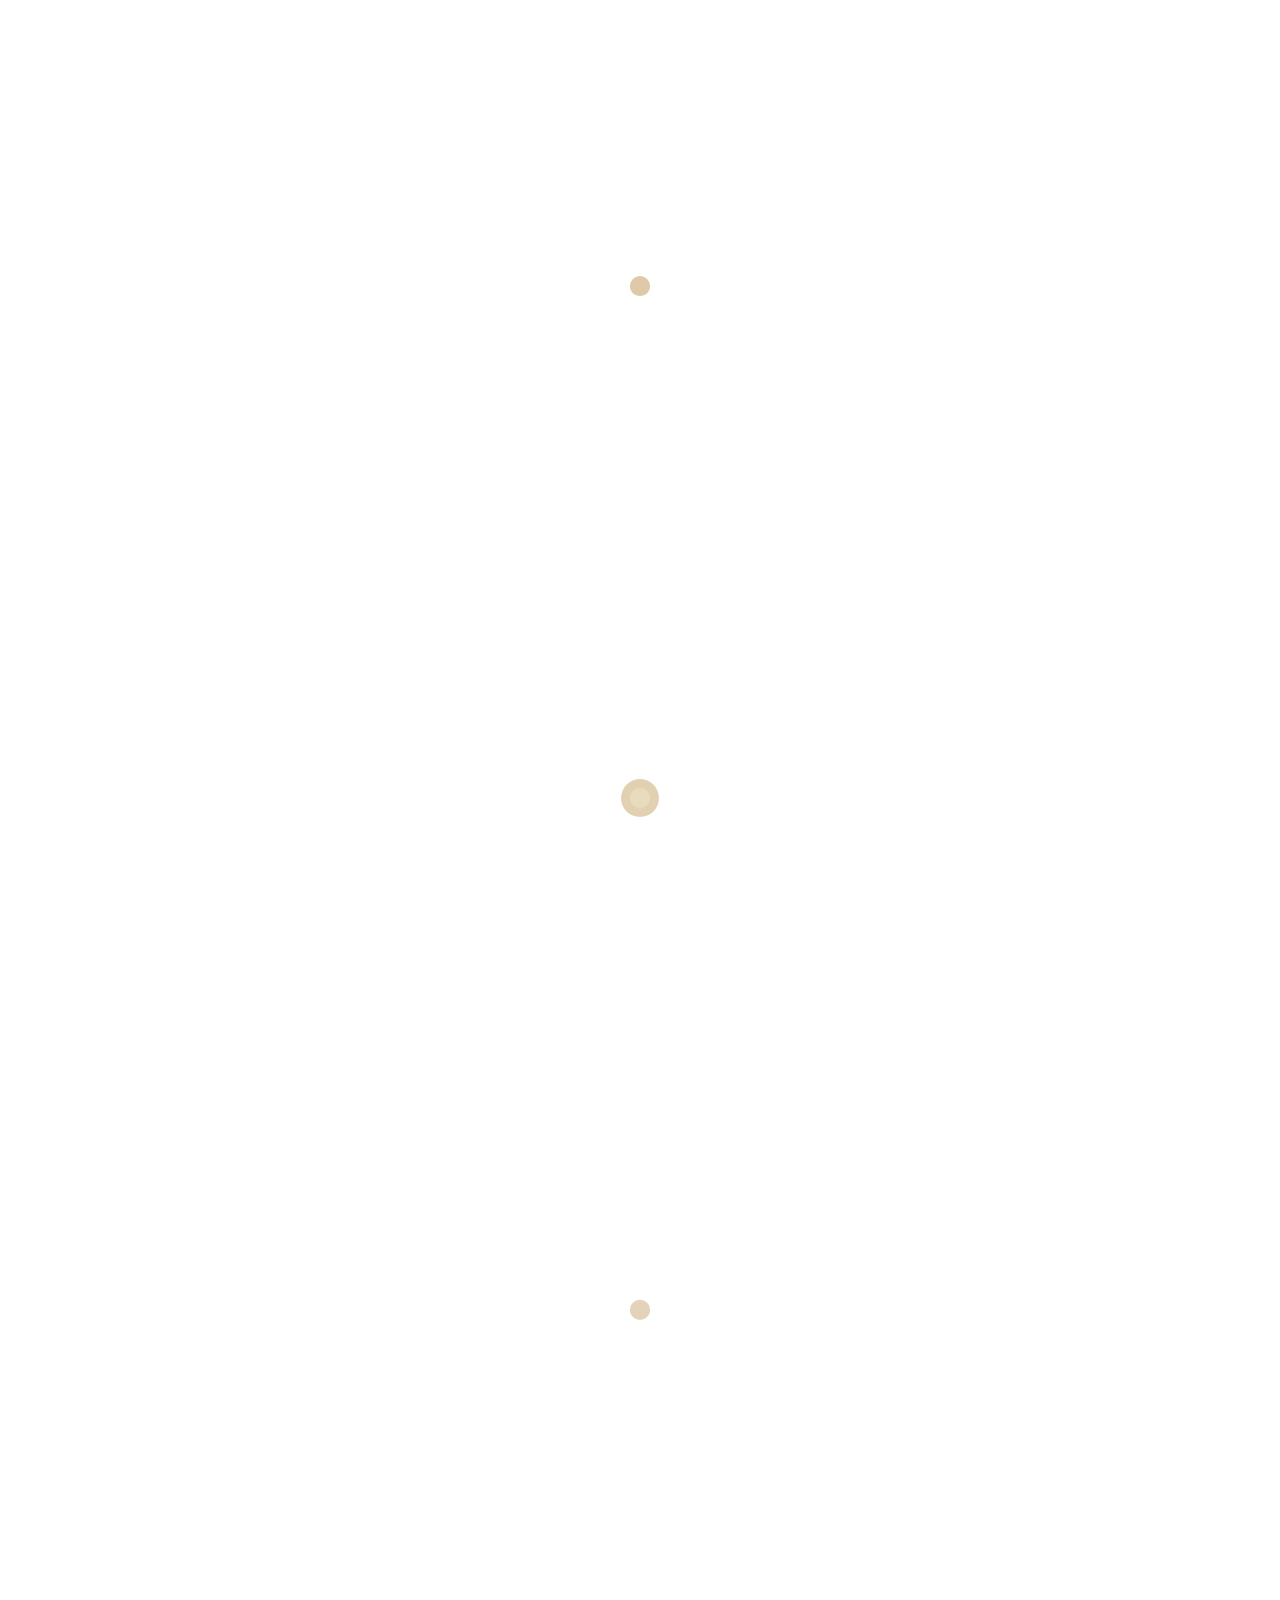
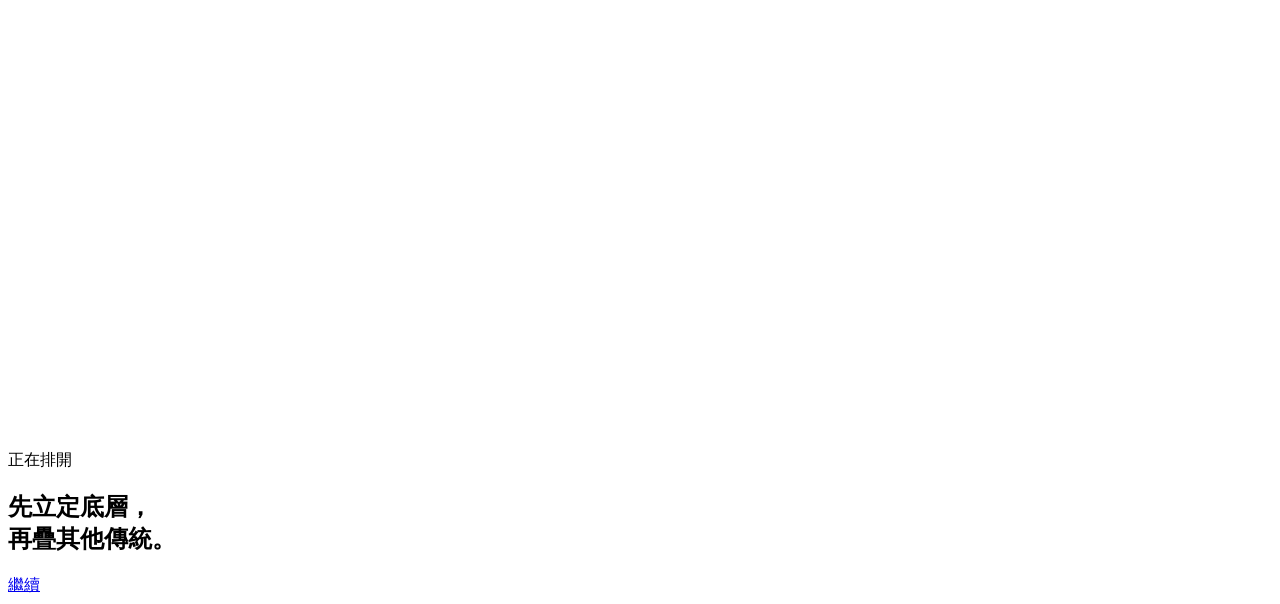
==== generate.html @ 6670af47 "Add opening, start, generate and year pages." ====
<!DOCTYPE html>
<html lang="zh-Hant">
<head>
<meta charset="utf-8">
<meta name="viewport" content="width=device-width, initial-scale=1, viewport-fit=cover">
<meta name="theme-color" content="#0c0a08">
<meta name="apple-mobile-web-app-capable" content="yes">
<meta name="apple-mobile-web-app-status-bar-style" content="black-translucent">
<meta name="format-detection" content="telephone=no">
<title>排開 · 天書</title>
<link rel="icon" href="img/mark.svg" type="image/svg+xml">
<link rel="stylesheet" href="css/site.css">
</head>
<body class="page-generate">
<div class="grain" aria-hidden="true"></div>
<section class="generate" data-generate>
  <div class="gen-stage" aria-hidden="true">
    <svg class="gen-rings" viewBox="0 0 400 640" fill="none">
      <circle class="r r1" cx="200" cy="250" r="170" />
      <circle class="r r2" cx="200" cy="250" r="128" />
      <circle class="r r3" cx="200" cy="250" r="86" />
      <circle class="r r4" cx="200" cy="250" r="48" />
      <circle cx="200" cy="250" r="6" fill="rgba(216,193,154,.75)" stroke="none"/>
      <line class="axis" x1="200" y1="72" x2="200" y2="448" />
      <circle cx="200" cy="88" r="3.2" fill="rgba(216,193,154,.85)" stroke="none"/>
      <circle cx="200" cy="250" r="3.2" fill="rgba(232,220,190,.95)" stroke="none"/>
      <circle cx="200" cy="412" r="3.2" fill="rgba(216,193,154,.7)" stroke="none"/>
    </svg>
  </div>
  <div class="gen-copy">
    <p class="kicker" data-gen-kicker>正在排開</p>
    <h1 data-gen-title>先立定底層，<br>再疊其他傳統。</h1>
  </div>
  <a class="btn text gen-skip" href="year.html" data-skip-gen>繼續</a>
</section>
<script src="js/app.js"></script>
</body>
</html>
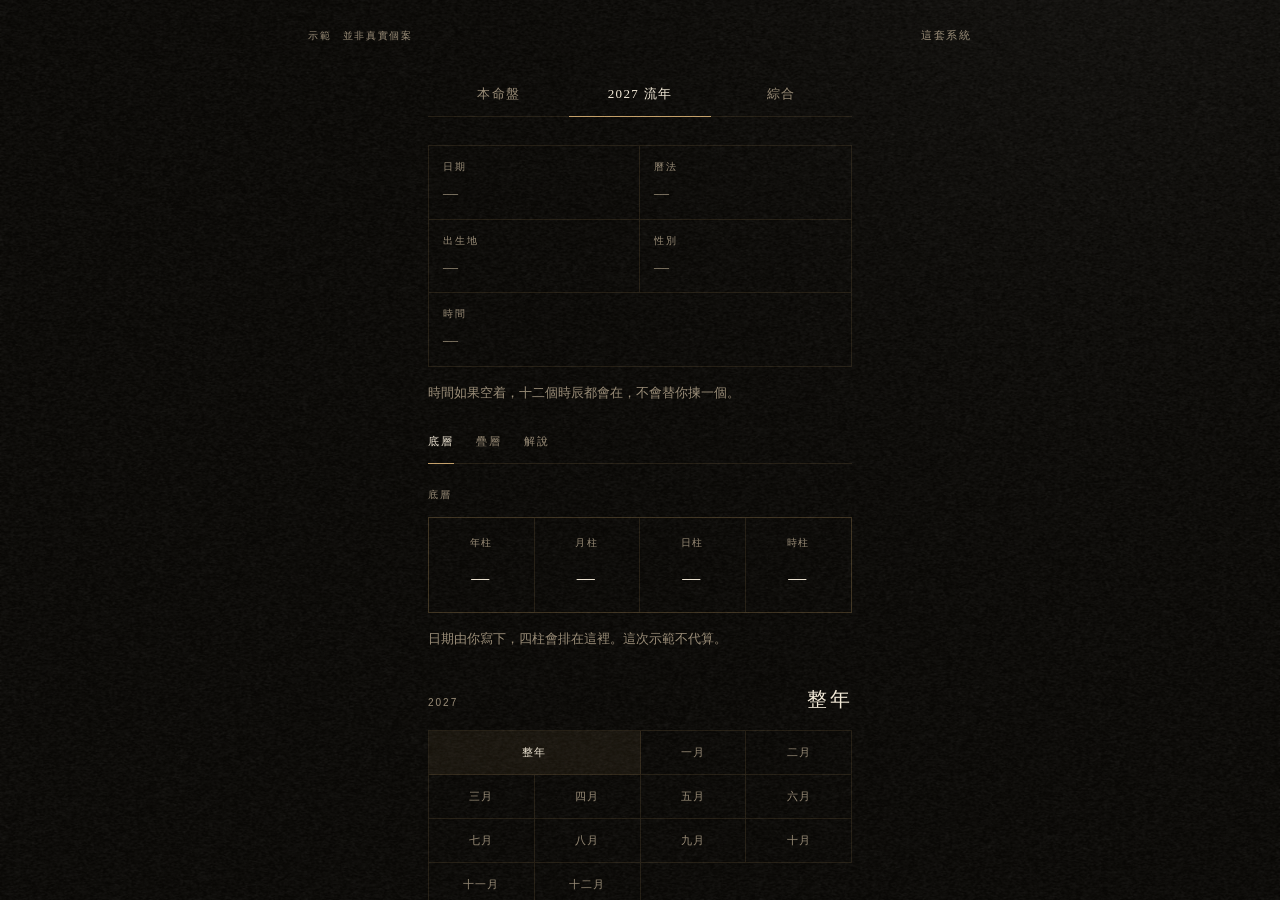
==== commit a4f5edfe: "Add remaining pages and disable Jekyll processing." ====
--- a/generate.html
+++ b/generate.html
@@ -8,7 +8,7 @@
 <meta name="apple-mobile-web-app-status-bar-style" content="black-translucent">
 <meta name="format-detection" content="telephone=no">
 <title>排開 · 天書</title>
-<link rel="icon" href="img/mark.svg" type="image/svg+xml">
+<link rel="icon" href="[data-uri]" type="image/svg+xml">
 <link rel="stylesheet" href="css/site.css">
 </head>
 <body class="page-generate">
--- a/css/site.css
+++ b/css/site.css
@@ -0,0 +1,582 @@
+@import url("https://fonts.googleapis.com/css2?family=Cormorant+Garamond:ital,wght@0,400;0,600;1,400&family=Noto+Sans+TC:wght@400;700&family=Noto+Serif+TC:wght@400;700&display=swap");
+/* 天書 phone-first mock 2026-11-20 */
+@font-face{font-family:"Cormorant Garamond";src:url("../fonts/CormorantGaramond.ttf") format("truetype");font-weight:400 600;font-style:normal;font-display:swap}
+@font-face{font-family:"Cormorant Garamond";src:url("../fonts/CormorantGaramond-Italic.ttf") format("truetype");font-weight:400 600;font-style:italic;font-display:swap}
+@font-face{font-family:"Noto Serif CJK HK";src:url("../fonts/NotoSerifCJKhk-Regular.woff2") format("woff2");font-weight:400;font-display:swap}
+@font-face{font-family:"Noto Serif CJK HK";src:url("../fonts/NotoSerifCJKhk-Bold.woff2") format("woff2");font-weight:600 700;font-display:swap}
+@font-face{font-family:"Noto Sans CJK HK";src:url("../fonts/NotoSansCJKhk-Regular.woff2") format("woff2");font-weight:400;font-display:swap}
+@font-face{font-family:"Noto Sans CJK HK";src:url("../fonts/NotoSansCJKhk-Bold.woff2") format("woff2");font-weight:600 700;font-display:swap}
+
+:root{
+  --bg:#0c0a08;
+  --bg-2:#14110d;
+  --ivory:#f3ead8;
+  --ivory-soft:#e4d8c4;
+  --mute:#9a8d78;
+  --gold:#c4a06a;
+  --gold-2:#d8c19a;
+  --line:rgba(196,160,106,.55);
+  --line-weak:rgba(196,160,106,.28);
+  --line-faint:rgba(196,160,106,.14);
+  --veil:rgba(8,6,4,.42);
+  --serif:"Noto Serif CJK HK","Noto Serif TC","Source Han Serif TC","Songti TC",serif;
+  --sans:"Noto Sans CJK HK","Noto Sans TC","Source Han Sans TC","PingFang TC","Heiti TC",sans-serif;
+  --latin:"Cormorant Garamond",var(--serif);
+  --ease:cubic-bezier(.22,.7,.2,1);
+  --pad:22px;
+  --max:440px;
+  --safe-t:max(18px, env(safe-area-inset-top));
+  --safe-b:max(18px, env(safe-area-inset-bottom));
+}
+
+*,*::before,*::after{box-sizing:border-box}
+html{scroll-behavior:smooth;-webkit-text-size-adjust:100%}
+html,body{margin:0;padding:0;min-height:100%;background:var(--bg);color:var(--ivory)}
+body{
+  font-family:var(--serif);
+  font-weight:400;
+  line-height:1.7;
+  background-color:var(--bg);
+  overflow-x:hidden;
+}
+img,video,svg{display:block;max-width:100%}
+a{color:inherit;text-decoration:none}
+button,input,fieldset{font:inherit;color:inherit;background:none;border:0;padding:0;margin:0}
+button{cursor:pointer;appearance:none}
+legend{padding:0}
+::selection{background:rgba(196,160,106,.3);color:var(--ivory)}
+[hidden]{display:none !important}
+
+.grain{
+  pointer-events:none;position:fixed;inset:0;z-index:80;
+  background:url("[data-uri]") center/180px repeat;
+  opacity:.18;mix-blend-mode:overlay;
+}
+.paper{
+  pointer-events:none;position:fixed;inset:0;z-index:0;
+  background:
+    url("[data-uri]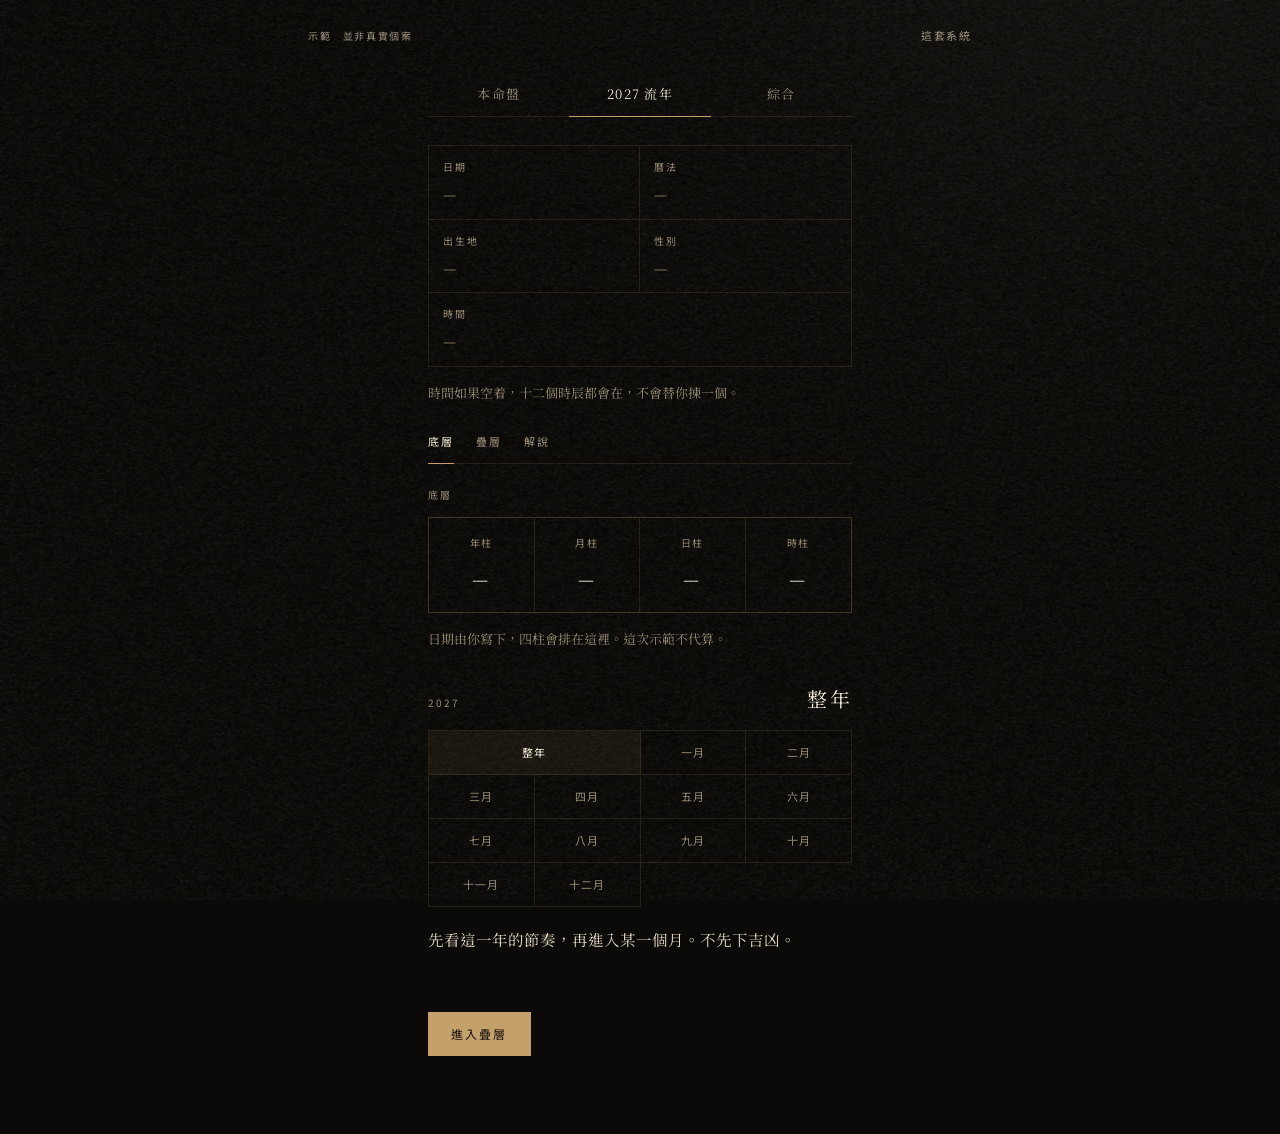
==== commit 9f037c5c: "Fix generate, year, system, start typography and start button." ====
--- a/generate.html
+++ b/generate.html
@@ -29,7 +29,7 @@
   </div>
   <div class="gen-copy">
     <p class="kicker" data-gen-kicker>正在排開</p>
-    <h1 data-gen-title>先立定底層，<br>再疊其他傳統。</h1>
+    <h1 data-gen-title>先立定底層，<br>再疊其他<span class="nw">傳統。</span></h1>
   </div>
   <a class="btn text gen-skip" href="year.html" data-skip-gen>繼續</a>
 </section>
--- a/css/site.css
+++ b/css/site.css
@@ -357,10 +357,15 @@
 .hours span:nth-child(6n){border-right:0}
 .hours span:nth-child(n+7){border-bottom:0}
 
-.sticky-actions{
-  position:sticky;bottom:0;
-  margin-top:36px;padding:16px 0 calc(var(--safe-b) + 8px);
-  background:linear-gradient(180deg, rgba(12,10,8,0), rgba(12,10,8,.92) 28%, rgba(12,10,8,.98));
+.sticky-actions,
+.form-actions{
+  position:static;
+  margin-top:36px;
+  padding:16px 0 calc(var(--safe-b) + 8px);
+  background:none;
+}
+.page-start .sheet{
+  padding-bottom:calc(var(--safe-b) + 28px);
 }
 
 /* ========== GENERATE ========== */
@@ -395,7 +400,7 @@
 }
 @keyframes draw{to{stroke-dashoffset:0}}
 .gen-copy{position:relative;z-index:2;max-width:420px}
-.gen-copy h1{font-size:22px;letter-spacing:.08em;line-height:1.5}
+.gen-copy h1{font-size:22px;letter-spacing:.04em;line-height:1.5}
 .btn.text.gen-skip{
   position:absolute;right:24px;left:auto;top:calc(var(--safe-t) + 16px);
   z-index:3;min-width:auto;align-self:auto;
